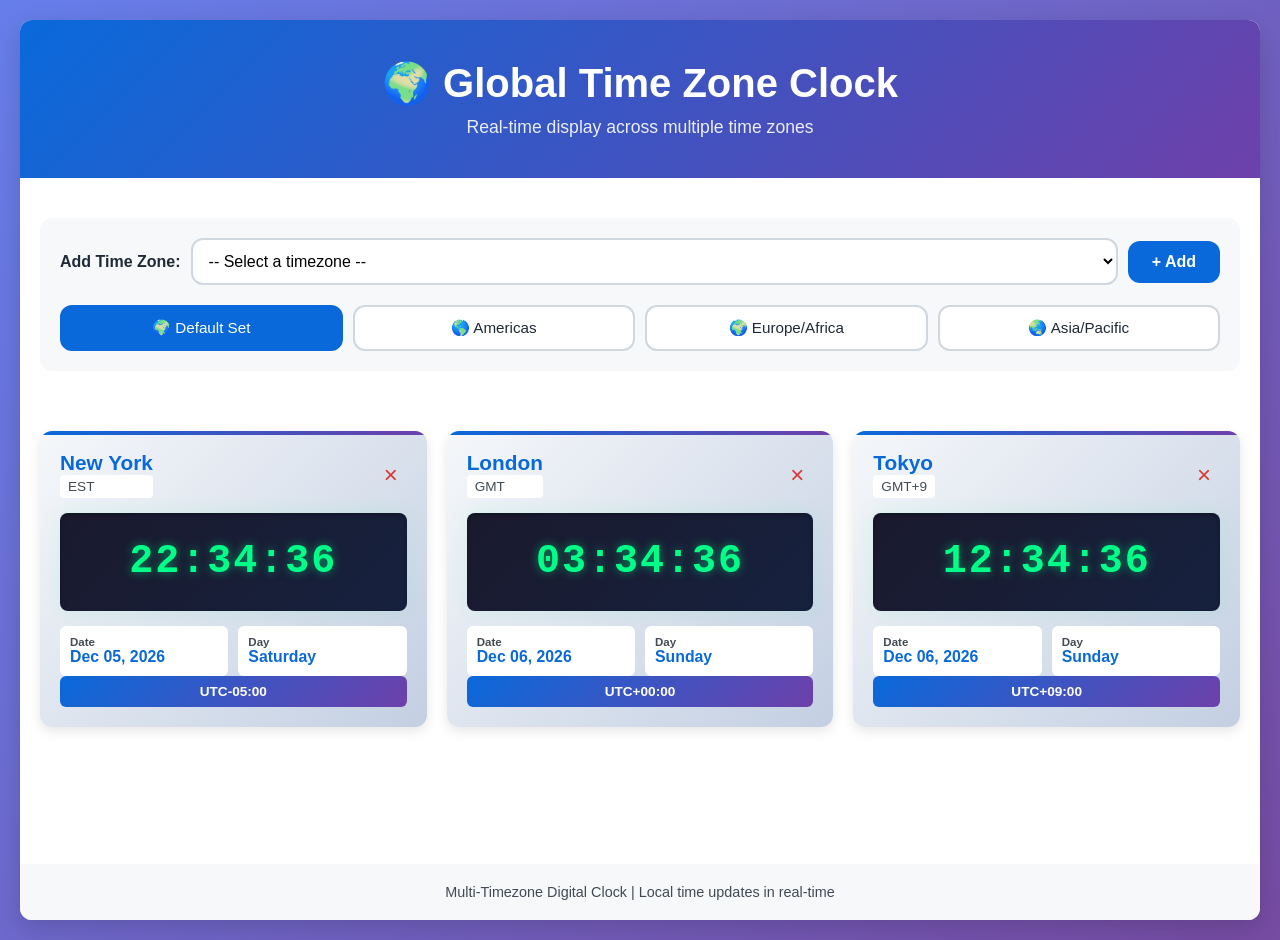
==== clock/index.html @ 60827a95 "Add digital multi-timezone clock application" ====
<!DOCTYPE html>
<html lang="en">
<head>
    <meta charset="UTF-8">
    <meta name="viewport" content="width=device-width, initial-scale=1.0">
    <title>Multi-Timezone Digital Clock</title>
    <link rel="stylesheet" href="styles.css">
</head>
<body>
    <div class="clock-container">
        <header>
            <h1>🌍 Global Time Zone Clock</h1>
            <p class="subtitle">Real-time display across multiple time zones</p>
        </header>

        <main>
            <!-- Controls Section -->
            <section class="controls-section">
                <div class="control-group">
                    <label for="timezone-select">Add Time Zone:</label>
                    <select id="timezone-select">
                        <option value="">-- Select a timezone --</option>
                        <optgroup label="North America">
                            <option value="America/Los_Angeles">Los Angeles (PST/PDT)</option>
                            <option value="America/Denver">Denver (MST/MDT)</option>
                            <option value="America/Chicago">Chicago (CST/CDT)</option>
                            <option value="America/New_York">New York (EST/EDT)</option>
                            <option value="America/Toronto">Toronto (EST/EDT)</option>
                            <option value="America/Mexico_City">Mexico City (CST/CDT)</option>
                        </optgroup>
                        <optgroup label="South America">
                            <option value="America/Sao_Paulo">São Paulo (BRT)</option>
                            <option value="America/Buenos_Aires">Buenos Aires (ART)</option>
                            <option value="America/Lima">Lima (PET)</option>
                        </optgroup>
                        <optgroup label="Europe">
                            <option value="Europe/London">London (GMT/BST)</option>
                            <option value="Europe/Paris">Paris (CET/CEST)</option>
                            <option value="Europe/Berlin">Berlin (CET/CEST)</option>
                            <option value="Europe/Madrid">Madrid (CET/CEST)</option>
                            <option value="Europe/Amsterdam">Amsterdam (CET/CEST)</option>
                            <option value="Europe/Rome">Rome (CET/CEST)</option>
                            <option value="Europe/Moscow">Moscow (MSK)</option>
                        </optgroup>
                        <optgroup label="Middle East & Africa">
                            <option value="Africa/Cairo">Cairo (EET)</option>
                            <option value="Africa/Johannesburg">Johannesburg (SAST)</option>
                            <option value="Asia/Dubai">Dubai (GST)</option>
                            <option value="Asia/Jerusalem">Jerusalem (IST/IDT)</option>
                        </optgroup>
                        <optgroup label="Asia">
                            <option value="Asia/Kolkata">India (IST)</option>
                            <option value="Asia/Bangkok">Bangkok (ICT)</option>
                            <option value="Asia/Shanghai">Shanghai (CST)</option>
                            <option value="Asia/Hong_Kong">Hong Kong (HKT)</option>
                            <option value="Asia/Tokyo">Tokyo (JST)</option>
                            <option value="Asia/Seoul">Seoul (KST)</option>
                            <option value="Asia/Singapore">Singapore (SGT)</option>
                        </optgroup>
                        <optgroup label="Oceania">
                            <option value="Australia/Sydney">Sydney (AEDT/AEST)</option>
                            <option value="Australia/Melbourne">Melbourne (AEDT/AEST)</option>
                            <option value="Pacific/Auckland">Auckland (NZDT/NZST)</option>
                            <option value="Pacific/Fiji">Fiji (FJT)</option>
                        </optgroup>
                    </select>
                    <button id="add-btn" class="btn btn-primary">+ Add</button>
                </div>

                <div class="quick-presets">
                    <button class="preset-btn" data-preset="default">🌍 Default Set</button>
                    <button class="preset-btn" data-preset="americas">🌎 Americas</button>
                    <button class="preset-btn" data-preset="europe-africa">🌍 Europe/Africa</button>
                    <button class="preset-btn" data-preset="asia-pacific">🌏 Asia/Pacific</button>
                </div>
            </section>

            <!-- Clock Display Section -->
            <section class="clocks-section">
                <div id="clocks-container" class="clocks-grid">
                    <!-- Clocks will be dynamically inserted here -->
                </div>
            </section>
        </main>

        <footer>
            <p>Multi-Timezone Digital Clock | Local time updates in real-time</p>
        </footer>
    </div>

    <script src="clock.js"></script>
</body>
</html>
---- clock/styles.css ----
* {
    margin: 0;
    padding: 0;
    box-sizing: border-box;
}

:root {
    --primary-color: #0969da;
    --secondary-color: #6e40aa;
    --success-color: #26843b;
    --warning-color: #9e6a03;
    --gray-light: #f6f8fa;
    --gray-medium: #d0d7de;
    --gray-dark: #424a53;
    --text-dark: #1f2937;
    --border-radius: 12px;
    --shadow: 0 4px 12px rgba(0, 0, 0, 0.1);
    --shadow-lg: 0 8px 24px rgba(0, 0, 0, 0.15);
}

body {
    font-family: -apple-system, BlinkMacSystemFont, 'Segoe UI', Roboto, 'Helvetica Neue', sans-serif;
    background: linear-gradient(135deg, #667eea 0%, #764ba2 100%);
    min-height: 100vh;
    color: var(--text-dark);
    padding: 20px;
}

.clock-container {
    max-width: 1400px;
    margin: 0 auto;
    background: white;
    border-radius: var(--border-radius);
    box-shadow: var(--shadow-lg);
    overflow: hidden;
    display: flex;
    flex-direction: column;
    min-height: 100vh;
}

/* Header */
header {
    background: linear-gradient(135deg, #0969da 0%, #6e40aa 100%);
    color: white;
    padding: 40px 20px;
    text-align: center;
}

header h1 {
    font-size: 2.5em;
    margin-bottom: 10px;
    font-weight: 700;
}

.subtitle {
    font-size: 1.1em;
    opacity: 0.9;
}

/* Main Content */
main {
    flex: 1;
    padding: 40px 20px;
}

/* Controls Section */
.controls-section {
    margin-bottom: 40px;
    padding: 20px;
    background: var(--gray-light);
    border-radius: var(--border-radius);
}

.control-group {
    display: flex;
    gap: 10px;
    margin-bottom: 20px;
    flex-wrap: wrap;
    align-items: center;
}

.control-group label {
    font-weight: 600;
    color: var(--text-dark);
}

.control-group select {
    flex: 1;
    min-width: 250px;
    padding: 12px;
    border: 2px solid var(--gray-medium);
    border-radius: var(--border-radius);
    font-size: 1em;
    background: white;
    cursor: pointer;
    transition: all 0.3s ease;
}

.control-group select:hover {
    border-color: var(--primary-color);
}

.control-group select:focus {
    outline: none;
    border-color: var(--primary-color);
    box-shadow: 0 0 0 3px rgba(9, 105, 218, 0.1);
}

.btn {
    padding: 12px 24px;
    border: none;
    border-radius: var(--border-radius);
    font-weight: 600;
    font-size: 1em;
    cursor: pointer;
    transition: all 0.3s ease;
}

.btn-primary {
    background: var(--primary-color);
    color: white;
}

.btn-primary:hover {
    background: #0860ca;
    transform: translateY(-2px);
    box-shadow: var(--shadow);
}

.btn-primary:active {
    transform: translateY(0);
}

/* Quick Presets */
.quick-presets {
    display: grid;
    grid-template-columns: repeat(auto-fit, minmax(180px, 1fr));
    gap: 10px;
}

.preset-btn {
    padding: 12px 16px;
    border: 2px solid var(--gray-medium);
    background: white;
    border-radius: var(--border-radius);
    font-weight: 500;
    font-size: 0.95em;
    cursor: pointer;
    transition: all 0.3s ease;
    color: var(--text-dark);
}

.preset-btn:hover {
    background: var(--primary-color);
    color: white;
    border-color: var(--primary-color);
    transform: translateY(-2px);
}

.preset-btn.active {
    background: var(--primary-color);
    color: white;
    border-color: var(--primary-color);
}

/* Clocks Grid */
.clocks-section {
    flex: 1;
}

.clocks-grid {
    display: grid;
    grid-template-columns: repeat(auto-fill, minmax(320px, 1fr));
    gap: 20px;
    padding: 20px 0;
}

.clock-card {
    background: linear-gradient(135deg, #f5f7fa 0%, #c3cfe2 100%);
    border-radius: var(--border-radius);
    padding: 20px;
    box-shadow: var(--shadow);
    transition: all 0.3s ease;
    position: relative;
    overflow: hidden;
}

.clock-card:hover {
    transform: translateY(-5px);
    box-shadow: var(--shadow-lg);
}

.clock-card::before {
    content: '';
    position: absolute;
    top: 0;
    left: 0;
    right: 0;
    height: 4px;
    background: linear-gradient(90deg, var(--primary-color), var(--secondary-color));
}

.clock-header {
    display: flex;
    justify-content: space-between;
    align-items: center;
    margin-bottom: 15px;
}

.timezone-name {
    font-size: 1.3em;
    font-weight: 700;
    color: var(--primary-color);
}

.timezone-abbr {
    font-size: 0.85em;
    color: var(--gray-dark);
    background: white;
    padding: 4px 8px;
    border-radius: 4px;
}

.remove-btn {
    background: transparent;
    border: none;
    font-size: 1.5em;
    cursor: pointer;
    color: #da3633;
    transition: all 0.3s ease;
    padding: 0;
    width: 32px;
    height: 32px;
    display: flex;
    align-items: center;
    justify-content: center;
}

.remove-btn:hover {
    background: rgba(218, 54, 51, 0.1);
    border-radius: 50%;
    transform: scale(1.1);
}

/* Digital Clock Display */
.digital-clock {
    background: linear-gradient(135deg, #1a1a2e 0%, #16213e 100%);
    color: #00ff88;
    font-family: 'Courier New', monospace;
    padding: 25px;
    border-radius: 8px;
    text-align: center;
    margin-bottom: 15px;
    box-shadow: inset 0 2px 4px rgba(0, 0, 0, 0.3), 0 0 20px rgba(0, 255, 136, 0.1);
}

.time {
    font-size: 2.5em;
    font-weight: 700;
    letter-spacing: 2px;
    line-height: 1.2;
    text-shadow: 0 0 10px rgba(0, 255, 136, 0.5);
}

.time-blink {
    animation: blink 1s infinite;
}

@keyframes blink {
    0%, 49% {
        opacity: 1;
    }
    50%, 100% {
        opacity: 0.3;
    }
}

/* Clock Info */
.clock-info {
    display: grid;
    grid-template-columns: 1fr 1fr;
    gap: 10px;
    font-size: 0.9em;
}

.info-item {
    background: white;
    padding: 10px;
    border-radius: 6px;
    text-align: left;
}

.info-label {
    font-weight: 600;
    color: var(--gray-dark);
    font-size: 0.8em;
}

.info-value {
    color: var(--primary-color);
    font-weight: 700;
    font-size: 1.1em;
}

/* Offset from UTC */
.utc-offset {
    background: linear-gradient(135deg, var(--primary-color), var(--secondary-color));
    color: white;
    padding: 8px 12px;
    border-radius: 6px;
    font-size: 0.85em;
    font-weight: 600;
    text-align: center;
}

/* Empty State */
.empty-state {
    display: flex;
    flex-direction: column;
    align-items: center;
    justify-content: center;
    padding: 60px 20px;
    text-align: center;
    color: var(--gray-dark);
}

.empty-state-icon {
    font-size: 4em;
    margin-bottom: 20px;
    opacity: 0.5;
}

.empty-state-text {
    font-size: 1.2em;
    margin-bottom: 10px;
}

.empty-state-subtext {
    font-size: 0.95em;
    color: var(--gray-dark);
    opacity: 0.7;
}

/* Footer */
footer {
    background: var(--gray-light);
    text-align: center;
    padding: 20px;
    color: var(--gray-dark);
    font-size: 0.9em;
}

/* Responsive Design */
@media (max-width: 768px) {
    header h1 {
        font-size: 1.8em;
    }

    main {
        padding: 20px;
    }

    .control-group {
        flex-direction: column;
        align-items: stretch;
    }

    .control-group select,
    .btn {
        width: 100%;
    }

    .clocks-grid {
        grid-template-columns: 1fr;
    }

    .time {
        font-size: 2em;
    }

    .quick-presets {
        grid-template-columns: 1fr 1fr;
    }
}

@media (max-width: 480px) {
    .clock-card {
        padding: 15px;
    }

    .time {
        font-size: 1.6em;
        letter-spacing: 1px;
    }

    .clock-info {
        grid-template-columns: 1fr;
    }

    .timezone-name {
        font-size: 1.1em;
    }
}

/* Animations */
@keyframes slideIn {
    from {
        opacity: 0;
        transform: translateY(20px);
    }
    to {
        opacity: 1;
        transform: translateY(0);
    }
}

.clock-card {
    animation: slideIn 0.3s ease-out;
}
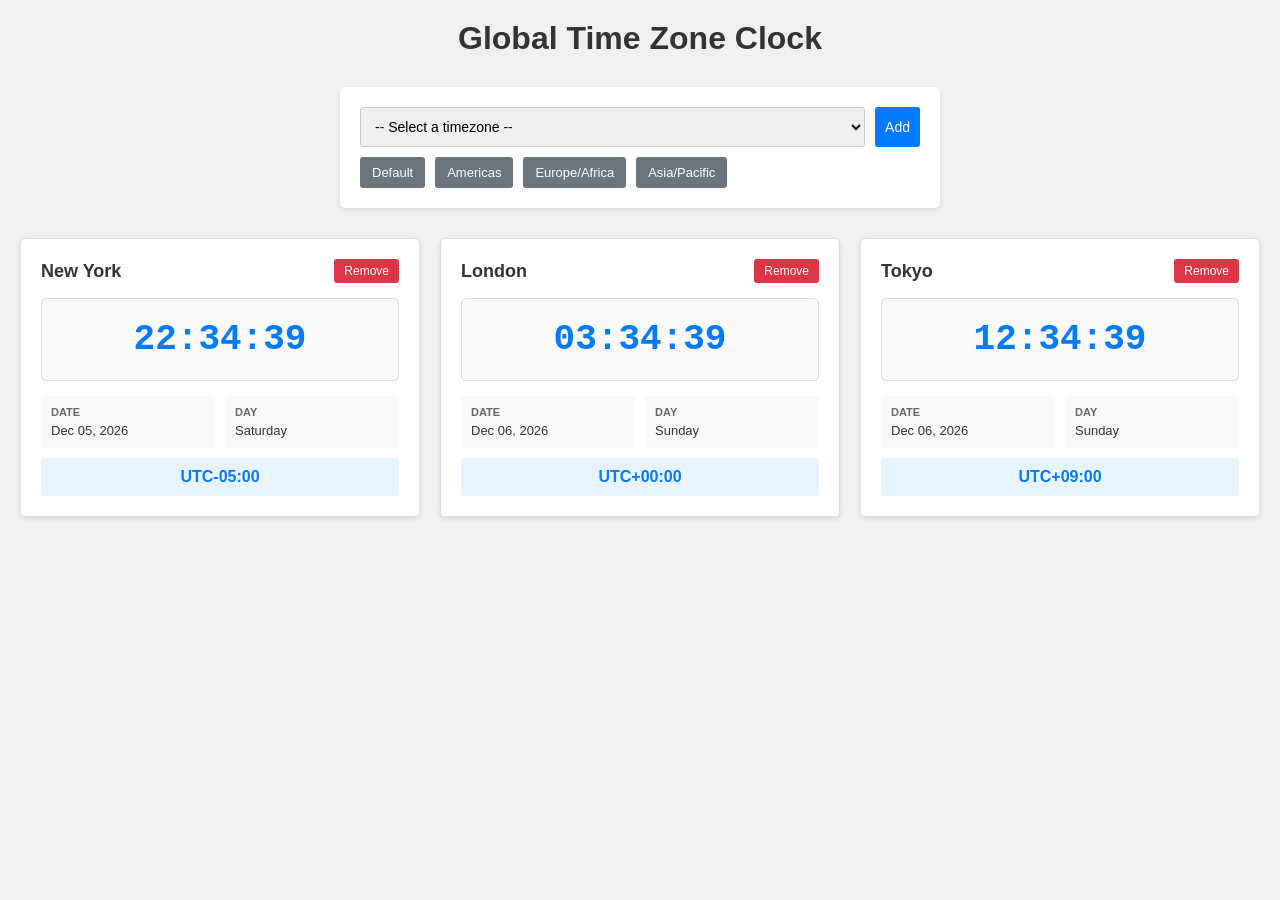
==== commit f7e9a411: "Simplify clock to plain HTML with embedded styles and scripts" ====
--- a/clock/index.html
+++ b/clock/index.html
@@ -4,90 +4,336 @@
     <meta charset="UTF-8">
     <meta name="viewport" content="width=device-width, initial-scale=1.0">
     <title>Multi-Timezone Digital Clock</title>
-    <link rel="stylesheet" href="styles.css">
+    <style>
+        * {
+            margin: 0;
+            padding: 0;
+            box-sizing: border-box;
+        }
+        
+        body {
+            font-family: Arial, sans-serif;
+            background-color: #f0f0f0;
+            padding: 20px;
+        }
+        
+        h1 {
+            text-align: center;
+            margin-bottom: 30px;
+            color: #333;
+        }
+        
+        .controls {
+            max-width: 600px;
+            margin: 0 auto 30px;
+            background: white;
+            padding: 20px;
+            border-radius: 5px;
+            box-shadow: 0 2px 5px rgba(0,0,0,0.1);
+        }
+        
+        .control-group {
+            display: flex;
+            gap: 10px;
+            margin-bottom: 10px;
+        }
+        
+        select, button {
+            padding: 10px;
+            border: 1px solid #ccc;
+            border-radius: 3px;
+            font-size: 14px;
+        }
+        
+        select {
+            flex: 1;
+        }
+        
+        button {
+            background-color: #007bff;
+            color: white;
+            cursor: pointer;
+            border: none;
+        }
+        
+        button:hover {
+            background-color: #0056b3;
+        }
+        
+        .presets {
+            display: flex;
+            gap: 10px;
+            flex-wrap: wrap;
+        }
+        
+        .preset-btn {
+            background-color: #6c757d;
+            color: white;
+            padding: 8px 12px;
+            border: none;
+            border-radius: 3px;
+            cursor: pointer;
+            font-size: 13px;
+        }
+        
+        .preset-btn:hover {
+            background-color: #5a6268;
+        }
+        
+        .clocks-container {
+            display: grid;
+            grid-template-columns: repeat(auto-fill, minmax(300px, 1fr));
+            gap: 20px;
+            max-width: 1400px;
+            margin: 0 auto;
+        }
+        
+        .clock {
+            background: white;
+            border: 1px solid #ddd;
+            border-radius: 5px;
+            padding: 20px;
+            box-shadow: 0 2px 5px rgba(0,0,0,0.1);
+        }
+        
+        .clock-header {
+            display: flex;
+            justify-content: space-between;
+            align-items: center;
+            margin-bottom: 15px;
+        }
+        
+        .timezone-name {
+            font-size: 18px;
+            font-weight: bold;
+            color: #333;
+        }
+        
+        .remove-btn {
+            background-color: #dc3545;
+            color: white;
+            border: none;
+            padding: 5px 10px;
+            cursor: pointer;
+            border-radius: 3px;
+            font-size: 12px;
+        }
+        
+        .remove-btn:hover {
+            background-color: #c82333;
+        }
+        
+        .digital-time {
+            font-family: 'Courier New', monospace;
+            font-size: 36px;
+            font-weight: bold;
+            text-align: center;
+            color: #007bff;
+            background-color: #f9f9f9;
+            padding: 20px;
+            border-radius: 5px;
+            margin: 15px 0;
+            border: 1px solid #ddd;
+        }
+        
+        .clock-info {
+            display: grid;
+            grid-template-columns: 1fr 1fr;
+            gap: 10px;
+            margin-top: 15px;
+        }
+        
+        .info-item {
+            background-color: #f9f9f9;
+            padding: 10px;
+            border-radius: 3px;
+            font-size: 13px;
+        }
+        
+        .info-label {
+            font-weight: bold;
+            color: #666;
+            font-size: 11px;
+        }
+        
+        .info-value {
+            color: #333;
+            margin-top: 5px;
+        }
+        
+        .utc-offset {
+            text-align: center;
+            background-color: #e7f3ff;
+            padding: 10px;
+            border-radius: 3px;
+            font-weight: bold;
+            color: #007bff;
+            margin-top: 10px;
+        }
+        
+        .empty-state {
+            grid-column: 1 / -1;
+            text-align: center;
+            padding: 60px 20px;
+            color: #999;
+        }
+    </style>
 </head>
 <body>
-    <div class="clock-container">
-        <header>
-            <h1>🌍 Global Time Zone Clock</h1>
-            <p class="subtitle">Real-time display across multiple time zones</p>
-        </header>
-
-        <main>
-            <!-- Controls Section -->
-            <section class="controls-section">
-                <div class="control-group">
-                    <label for="timezone-select">Add Time Zone:</label>
-                    <select id="timezone-select">
-                        <option value="">-- Select a timezone --</option>
-                        <optgroup label="North America">
-                            <option value="America/Los_Angeles">Los Angeles (PST/PDT)</option>
-                            <option value="America/Denver">Denver (MST/MDT)</option>
-                            <option value="America/Chicago">Chicago (CST/CDT)</option>
-                            <option value="America/New_York">New York (EST/EDT)</option>
-                            <option value="America/Toronto">Toronto (EST/EDT)</option>
-                            <option value="America/Mexico_City">Mexico City (CST/CDT)</option>
-                        </optgroup>
-                        <optgroup label="South America">
-                            <option value="America/Sao_Paulo">São Paulo (BRT)</option>
-                            <option value="America/Buenos_Aires">Buenos Aires (ART)</option>
-                            <option value="America/Lima">Lima (PET)</option>
-                        </optgroup>
-                        <optgroup label="Europe">
-                            <option value="Europe/London">London (GMT/BST)</option>
-                            <option value="Europe/Paris">Paris (CET/CEST)</option>
-                            <option value="Europe/Berlin">Berlin (CET/CEST)</option>
-                            <option value="Europe/Madrid">Madrid (CET/CEST)</option>
-                            <option value="Europe/Amsterdam">Amsterdam (CET/CEST)</option>
-                            <option value="Europe/Rome">Rome (CET/CEST)</option>
-                            <option value="Europe/Moscow">Moscow (MSK)</option>
-                        </optgroup>
-                        <optgroup label="Middle East & Africa">
-                            <option value="Africa/Cairo">Cairo (EET)</option>
-                            <option value="Africa/Johannesburg">Johannesburg (SAST)</option>
-                            <option value="Asia/Dubai">Dubai (GST)</option>
-                            <option value="Asia/Jerusalem">Jerusalem (IST/IDT)</option>
-                        </optgroup>
-                        <optgroup label="Asia">
-                            <option value="Asia/Kolkata">India (IST)</option>
-                            <option value="Asia/Bangkok">Bangkok (ICT)</option>
-                            <option value="Asia/Shanghai">Shanghai (CST)</option>
-                            <option value="Asia/Hong_Kong">Hong Kong (HKT)</option>
-                            <option value="Asia/Tokyo">Tokyo (JST)</option>
-                            <option value="Asia/Seoul">Seoul (KST)</option>
-                            <option value="Asia/Singapore">Singapore (SGT)</option>
-                        </optgroup>
-                        <optgroup label="Oceania">
-                            <option value="Australia/Sydney">Sydney (AEDT/AEST)</option>
-                            <option value="Australia/Melbourne">Melbourne (AEDT/AEST)</option>
-                            <option value="Pacific/Auckland">Auckland (NZDT/NZST)</option>
-                            <option value="Pacific/Fiji">Fiji (FJT)</option>
-                        </optgroup>
-                    </select>
-                    <button id="add-btn" class="btn btn-primary">+ Add</button>
-                </div>
-
-                <div class="quick-presets">
-                    <button class="preset-btn" data-preset="default">🌍 Default Set</button>
-                    <button class="preset-btn" data-preset="americas">🌎 Americas</button>
-                    <button class="preset-btn" data-preset="europe-africa">🌍 Europe/Africa</button>
-                    <button class="preset-btn" data-preset="asia-pacific">🌏 Asia/Pacific</button>
-                </div>
-            </section>
-
-            <!-- Clock Display Section -->
-            <section class="clocks-section">
-                <div id="clocks-container" class="clocks-grid">
-                    <!-- Clocks will be dynamically inserted here -->
-                </div>
-            </section>
-        </main>
-
-        <footer>
-            <p>Multi-Timezone Digital Clock | Local time updates in real-time</p>
-        </footer>
+    <h1>Global Time Zone Clock</h1>
+    
+    <div class="controls">
+        <div class="control-group">
+            <select id="timezone-select">
+                <option value="">-- Select a timezone --</option>
+                <optgroup label="North America">
+                    <option value="America/Los_Angeles">Los Angeles (PST/PDT)</option>
+                    <option value="America/Denver">Denver (MST/MDT)</option>
+                    <option value="America/Chicago">Chicago (CST/CDT)</option>
+                    <option value="America/New_York">New York (EST/EDT)</option>
+                    <option value="America/Toronto">Toronto (EST/EDT)</option>
+                </optgroup>
+                <optgroup label="Europe">
+                    <option value="Europe/London">London (GMT/BST)</option>
+                    <option value="Europe/Paris">Paris (CET/CEST)</option>
+                    <option value="Europe/Berlin">Berlin (CET/CEST)</option>
+                    <option value="Europe/Moscow">Moscow (MSK)</option>
+                </optgroup>
+                <optgroup label="Asia">
+                    <option value="Asia/Kolkata">India (IST)</option>
+                    <option value="Asia/Bangkok">Bangkok (ICT)</option>
+                    <option value="Asia/Shanghai">Shanghai (CST)</option>
+                    <option value="Asia/Tokyo">Tokyo (JST)</option>
+                    <option value="Asia/Singapore">Singapore (SGT)</option>
+                </optgroup>
+                <optgroup label="Oceania">
+                    <option value="Australia/Sydney">Sydney (AEDT/AEST)</option>
+                    <option value="Pacific/Auckland">Auckland (NZDT/NZST)</option>
+                </optgroup>
+            </select>
+            <button onclick="addTimezone()">Add</button>
+        </div>
+        
+        <div class="presets">
+            <button class="preset-btn" onclick="loadPreset('default')">Default</button>
+            <button class="preset-btn" onclick="loadPreset('americas')">Americas</button>
+            <button class="preset-btn" onclick="loadPreset('europe')">Europe/Africa</button>
+            <button class="preset-btn" onclick="loadPreset('asia')">Asia/Pacific</button>
+        </div>
     </div>
-
-    <script src="clock.js"></script>
+    
+    <div class="clocks-container" id="clocks-container"></div>
+    
+    <script>
+        const presets = {
+            default: ['America/New_York', 'Europe/London', 'Asia/Tokyo', 'Australia/Sydney'],
+            americas: ['America/Los_Angeles', 'America/Chicago', 'America/New_York', 'America/Sao_Paulo'],
+            europe: ['Europe/London', 'Europe/Paris', 'Europe/Berlin', 'Europe/Moscow'],
+            asia: ['Asia/Kolkata', 'Asia/Bangkok', 'Asia/Tokyo', 'Australia/Sydney']
+        };
+        
+        let timezones = ['America/New_York', 'Europe/London', 'Asia/Tokyo'];
+        
+        function addTimezone() {
+            const select = document.getElementById('timezone-select');
+            if (select.value && !timezones.includes(select.value)) {
+                timezones.push(select.value);
+                select.value = '';
+                renderClocks();
+            }
+        }
+        
+        function removeTimezone(tz) {
+            timezones = timezones.filter(t => t !== tz);
+            renderClocks();
+        }
+        
+        function loadPreset(preset) {
+            timezones = [...presets[preset]];
+            renderClocks();
+        }
+        
+        function getTimeInTimezone(tz) {
+            return new Date(new Date().toLocaleString('en-US', { timeZone: tz }));
+        }
+        
+        function formatTime(date) {
+            const h = String(date.getHours()).padStart(2, '0');
+            const m = String(date.getMinutes()).padStart(2, '0');
+            const s = String(date.getSeconds()).padStart(2, '0');
+            return h + ':' + m + ':' + s;
+        }
+        
+        function formatDate(date) {
+            return date.toLocaleDateString('en-US', { month: 'short', day: '2-digit', year: 'numeric' });
+        }
+        
+        function getDayName(date) {
+            const days = ['Sunday', 'Monday', 'Tuesday', 'Wednesday', 'Thursday', 'Friday', 'Saturday'];
+            return days[date.getDay()];
+        }
+        
+        function getTimezoneName(tz) {
+            return tz.split('/').pop().replace(/_/g, ' ');
+        }
+        
+        function getUTCOffset(tz) {
+            const date = new Date();
+            const utcDate = new Date(date.toLocaleString('en-US', { timeZone: 'UTC' }));
+            const tzDate = new Date(date.toLocaleString('en-US', { timeZone: tz }));
+            const offset = (tzDate - utcDate) / (1000 * 60 * 60);
+            const sign = offset >= 0 ? '+' : '-';
+            const hours = String(Math.abs(Math.floor(offset))).padStart(2, '0');
+            const minutes = String(Math.abs(Math.round((offset % 1) * 60))).padStart(2, '0');
+            return 'UTC' + sign + hours + ':' + minutes;
+        }
+        
+        function renderClocks() {
+            const container = document.getElementById('clocks-container');
+            
+            if (timezones.length === 0) {
+                container.innerHTML = '<div class="empty-state">No timezones selected. Choose one from the dropdown or use a preset.</div>';
+                return;
+            }
+            
+            container.innerHTML = timezones.map(tz => {
+                const timeObj = getTimeInTimezone(tz);
+                const tzName = getTimezoneName(tz);
+                const time = formatTime(timeObj);
+                const date = formatDate(timeObj);
+                const day = getDayName(timeObj);
+                const offset = getUTCOffset(tz);
+                
+                return '<div class="clock">' +
+                    '<div class="clock-header">' +
+                    '<div class="timezone-name">' + tzName + '</div>' +
+                    '<button class="remove-btn" onclick="removeTimezone(\'' + tz + '\')">Remove</button>' +
+                    '</div>' +
+                    '<div class="digital-time">' + time + '</div>' +
+                    '<div class="clock-info">' +
+                    '<div class="info-item">' +
+                    '<div class="info-label">DATE</div>' +
+                    '<div class="info-value">' + date + '</div>' +
+                    '</div>' +
+                    '<div class="info-item">' +
+                    '<div class="info-label">DAY</div>' +
+                    '<div class="info-value">' + day + '</div>' +
+                    '</div>' +
+                    '</div>' +
+                    '<div class="utc-offset">' + offset + '</div>' +
+                    '</div>';
+            }).join('');
+        }
+        
+        function updateClocks() {
+            renderClocks();
+        }
+        
+        // Initial render
+        renderClocks();
+        
+        // Update every second
+        setInterval(updateClocks, 1000);
+    </script>
 </body>
 </html>
